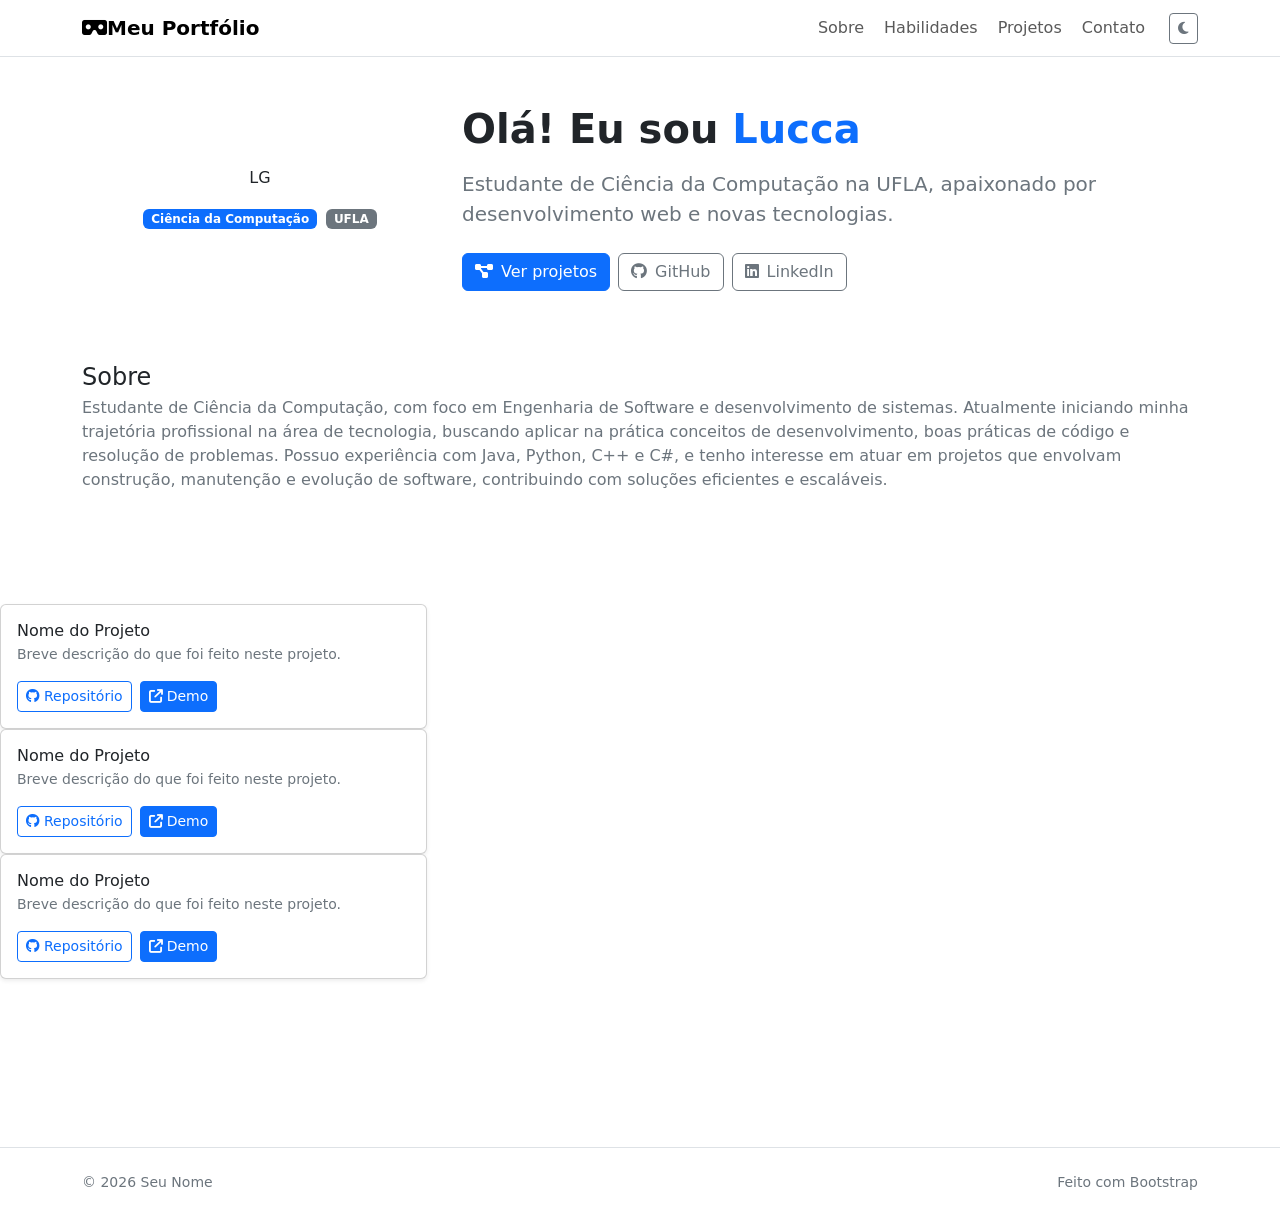
==== bootstrap/index.html @ 649eb189 "feature: html do bootstrap" ====
<!doctype html>
<html lang="pt-BR" data-bs-theme="light">
  <!-- data-bs-theme controla claro/escuro -->
  <head>
    <meta charset="utf-8" />
    <meta name="viewport" content="width=device-width, initial-scale=1.0" />
    <title>Seu Nome | Página Pessoal</title>

    <!-- Bootstrap 5.3 -->
    <link
      href="https://cdn.jsdelivr.net/npm/bootstrap@5.3.3/dist/css/bootstrap.min.css"
      rel="stylesheet"
    />
    <!-- Font Awesome (ícones) -->
    <link
      rel="stylesheet"
      href="https://cdnjs.cloudflare.com/ajax/libs/font-awesome/6.5.0/css/all.min.css"
    />
    <!-- CSS personalizado (sempre DEPOIS do Bootstrap) -->
    <link rel="stylesheet" href="assets/css/styles.css" />
  </head>
  <body class="bg-body">
    <!-- NAVBAR -->
    <nav class="navbar navbar-expand-lg border-bottom bg-body sticky-top">
      <div class="container">
        <a class="navbar-brand fw-semibold" href="#top">
          <i class="fa-solid fa-vr-cardboard"></i>Meu Portfólio
        </a>

        <!-- Botão hamburguer (mobile) -->
        <button
          class="navbar-toggler"
          type="button"
          data-bs-toggle="collapse"
          data-bs-target="#navContent"
        >
          <span class="navbar-toggler-icon"></span>
        </button>

        <div class="collapse navbar-collapse" id="navContent">
          <ul class="navbar-nav ms-auto gap-lg-1">
            <li class="nav-item">
              <a class="nav-link" href="#sobre">Sobre</a>
            </li>
            <li class="nav-item">
              <a class="nav-link" href="#habilidades">Habilidades</a>
            </li>
            <li class="nav-item">
              <a class="nav-link" href="#projetos">Projetos</a>
            </li>
            <li class="nav-item">
              <a class="nav-link" href="#contato">Contato</a>
            </li>
          </ul>

          <!-- Botão Toggle de Tema -->
          <div class="ms-lg-3 d-flex align-items-center gap-2 py-2 py-lg-0">
            <button
              id="themeToggle"
              class="btn btn-outline-secondary btn-sm"
              type="button"
            >
              <i class="fa-solid fa-moon"></i>
            </button>
          </div>
        </div>
      </div>
    </nav>

    <header id="top" class="py-5">
      <div class="container">
        <div class="row align-items-center g-4">
          <!-- Coluna do avatar -->
          <div class="col-12 col-lg-4 text-center">
            <!-- Avatar SVG com iniciais – sem necessidade de imagem -->
            <div class="avatar-initials mx-auto">LG</div>
            <div class="mt-3">
              <span class="badge text-bg-primary me-1"
                >Ciência da Computação</span
              >
              <span class="badge text-bg-secondary">UFLA</span>
            </div>
          </div>

          <!-- Coluna do texto -->
          <div class="col-12 col-lg-8">
            <h1 class="display-6 fw-semibold mb-3">
              Olá! Eu sou <span class="text-primary">Lucca</span>
            </h1>
            <p class="lead text-secondary mb-4">
              Estudante de Ciência da Computação na UFLA, apaixonado por
              desenvolvimento web e novas tecnologias.
            </p>
            <div class="d-flex flex-wrap gap-2">
              <a class="btn btn-primary" href="#projetos">
                <i class="fa-solid fa-diagram-project me-2"></i>Ver projetos
              </a>
              <a
                class="btn btn-outline-secondary"
                href="https://github.com/tmura-lu"
                target="_blank"
              >
                <i class="fa-brands fa-github me-2"></i>GitHub
              </a>
              <a
                class="btn btn-outline-secondary"
                href="https://linkedin.com/in/lucca-guedes-batistela-471675290/"
                target="_blank"
              >
                <i class="fa-brands fa-linkedin me-2"></i>LinkedIn
              </a>
            </div>
          </div>
        </div>
      </div>
    </header>
    <main class="pb-5">
      <!-- Seção: Sobre -->
      <section id="sobre" class="py-4">
        <div class="container">
          <h2 class="h4 mb-1">Sobre</h2>
          <p class="text-secondary mb-3">
            Estudante de Ciência da Computação, com foco em Engenharia de
            Software e desenvolvimento de sistemas. Atualmente iniciando minha
            trajetória profissional na área de tecnologia, buscando aplicar na
            prática conceitos de desenvolvimento, boas práticas de código e
            resolução de problemas. Possuo experiência com Java, Python, C++ e
            C#, e tenho interesse em atuar em projetos que envolvam construção,
            manutenção e evolução de software, contribuindo com soluções
            eficientes e escaláveis.
          </p>
          <!-- cards com seu texto aqui -->
        </div>
      </section>

      <!-- Seção: Habilidades -->
      <section id="habilidades" class="py-4">
        <!-- ... -->
      </section>

      <!-- Seção: Projetos -->
      <section id="projetos" class="py-4">
        <div class="col-12 col-md-6 col-lg-4">
          <div class="card shadow-sm h-100">
            <div class="card-body d-flex flex-column">
              <h3 class="h6 mb-1">Nome do Projeto</h3>
              <p class="text-secondary small">
                Breve descrição do que foi feito neste projeto.
              </p>
              <!-- Empurra os botões para o fim do card -->
              <div class="mt-auto d-flex gap-2">
                <a
                  class="btn btn-sm btn-outline-primary"
                  href="https://github.com/..."
                  target="_blank"
                >
                  <i class="fa-brands fa-github me-1"></i>Repositório
                </a>
                <a
                  class="btn btn-sm btn-primary"
                  href="https://..."
                  target="_blank"
                >
                  <i class="fa-solid fa-arrow-up-right-from-square me-1"></i
                  >Demo
                </a>
              </div>
            </div>
          </div>
        </div>
        <div class="col-12 col-md-6 col-lg-4">
          <div class="card shadow-sm h-100">
            <div class="card-body d-flex flex-column">
              <h3 class="h6 mb-1">Nome do Projeto</h3>
              <p class="text-secondary small">
                Breve descrição do que foi feito neste projeto.
              </p>
              <!-- Empurra os botões para o fim do card -->
              <div class="mt-auto d-flex gap-2">
                <a
                  class="btn btn-sm btn-outline-primary"
                  href="https://github.com/..."
                  target="_blank"
                >
                  <i class="fa-brands fa-github me-1"></i>Repositório
                </a>
                <a
                  class="btn btn-sm btn-primary"
                  href="https://..."
                  target="_blank"
                >
                  <i class="fa-solid fa-arrow-up-right-from-square me-1"></i
                  >Demo
                </a>
              </div>
            </div>
          </div>
        </div>
        <div class="col-12 col-md-6 col-lg-4">
          <div class="card shadow-sm h-100">
            <div class="card-body d-flex flex-column">
              <h3 class="h6 mb-1">Nome do Projeto</h3>
              <p class="text-secondary small">
                Breve descrição do que foi feito neste projeto.
              </p>
              <!-- Empurra os botões para o fim do card -->
              <div class="mt-auto d-flex gap-2">
                <a
                  class="btn btn-sm btn-outline-primary"
                  href="https://github.com/..."
                  target="_blank"
                >
                  <i class="fa-brands fa-github me-1"></i>Repositório
                </a>
                <a
                  class="btn btn-sm btn-primary"
                  href="https://..."
                  target="_blank"
                >
                  <i class="fa-solid fa-arrow-up-right-from-square me-1"></i
                  >Demo
                </a>
              </div>
            </div>
          </div>
        </div>
      </section>

      <!-- Seção: Interesses -->
      <section id="interesses" class="py-4">
        <!-- ... -->
      </section>

      <!-- Seção: Contato -->
      <section id="contato" class="py-4">
        <!-- ... -->
      </section>
    </main>

    <!-- Rodapé -->
    <footer class="border-top py-4">
      <div class="container d-flex justify-content-between">
        <small class="text-secondary">© 2026 Seu Nome</small>
        <small class="text-secondary">Feito com Bootstrap</small>
      </div>
    </footer>

    <!-- Bootstrap JS (necessário para navbar colapsável) -->
    <script src="https://cdn.jsdelivr.net/npm/bootstrap@5.3.3/dist/js/bootstrap.bundle.min.js"></script>
    <!-- JS personalizado (sempre DEPOIS do Bootstrap JS) -->
    <script src="assets/js/script.js"></script>
  </body>
</html>
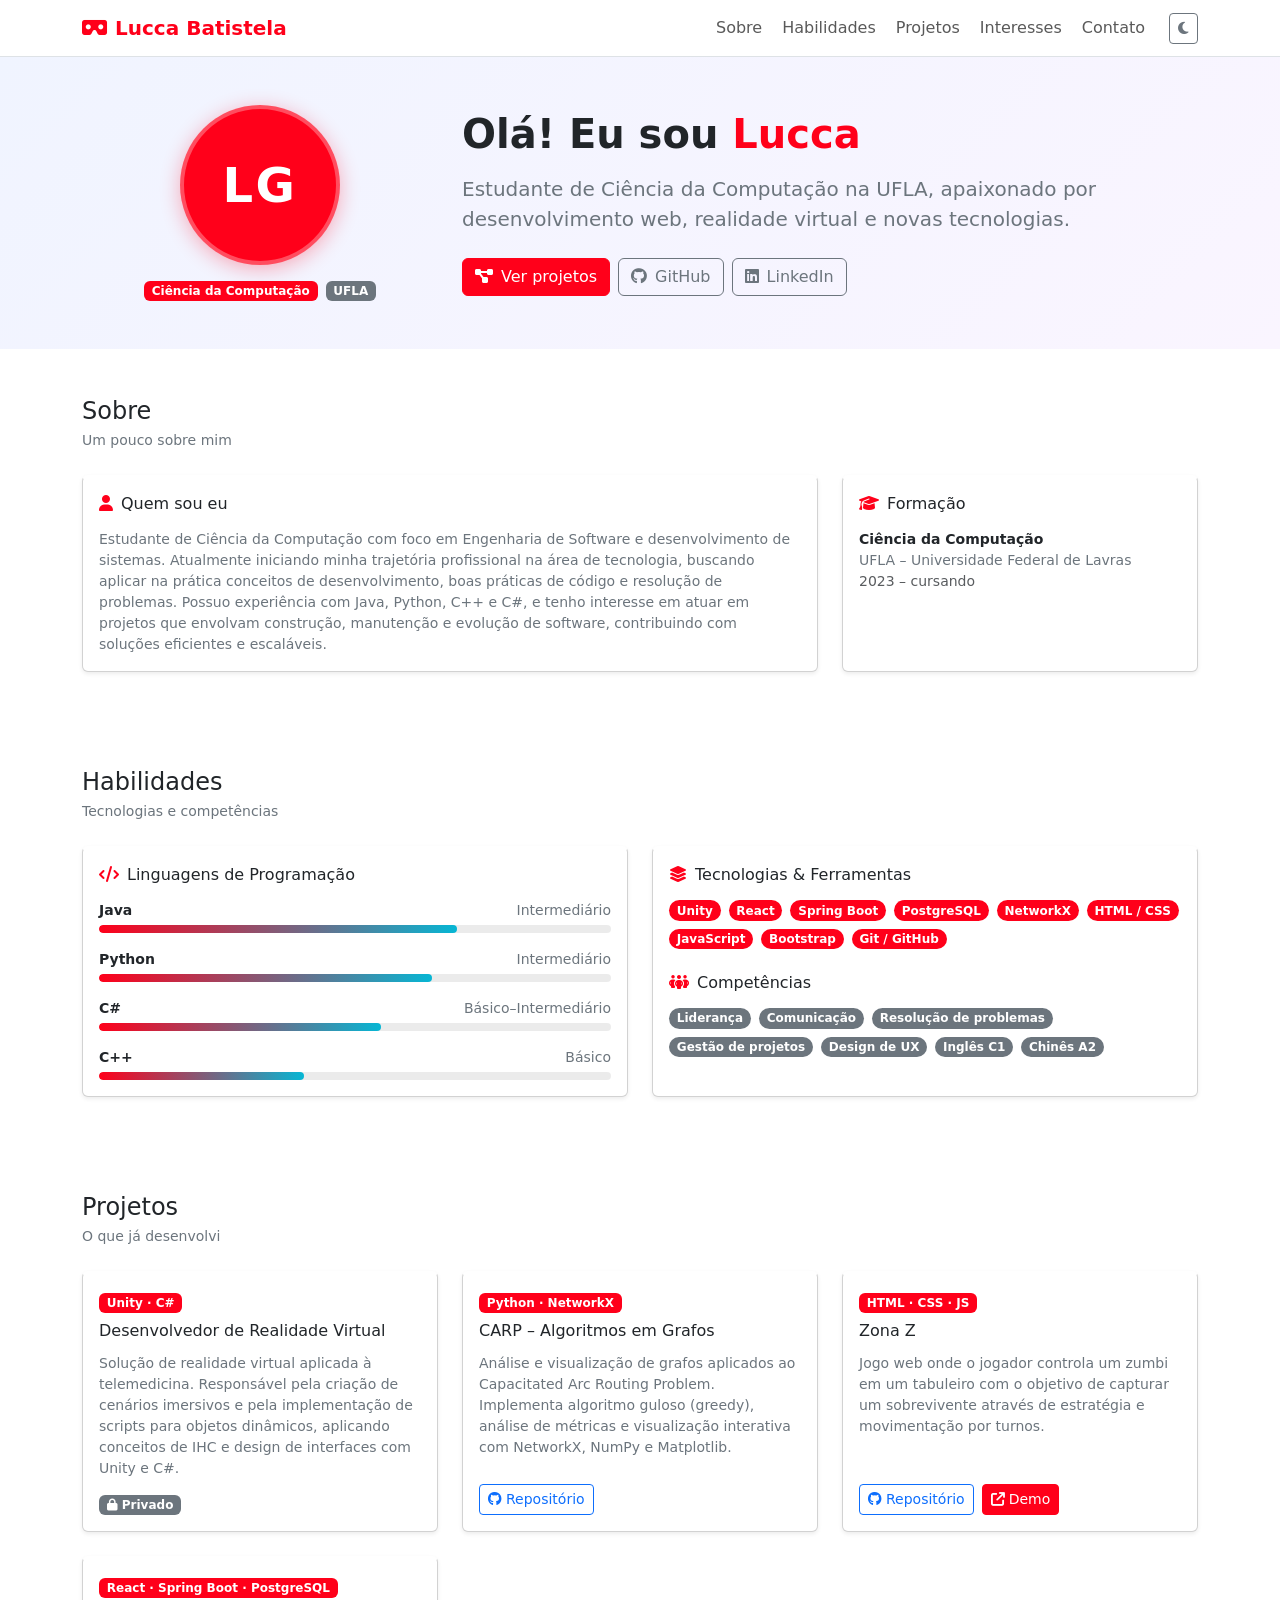
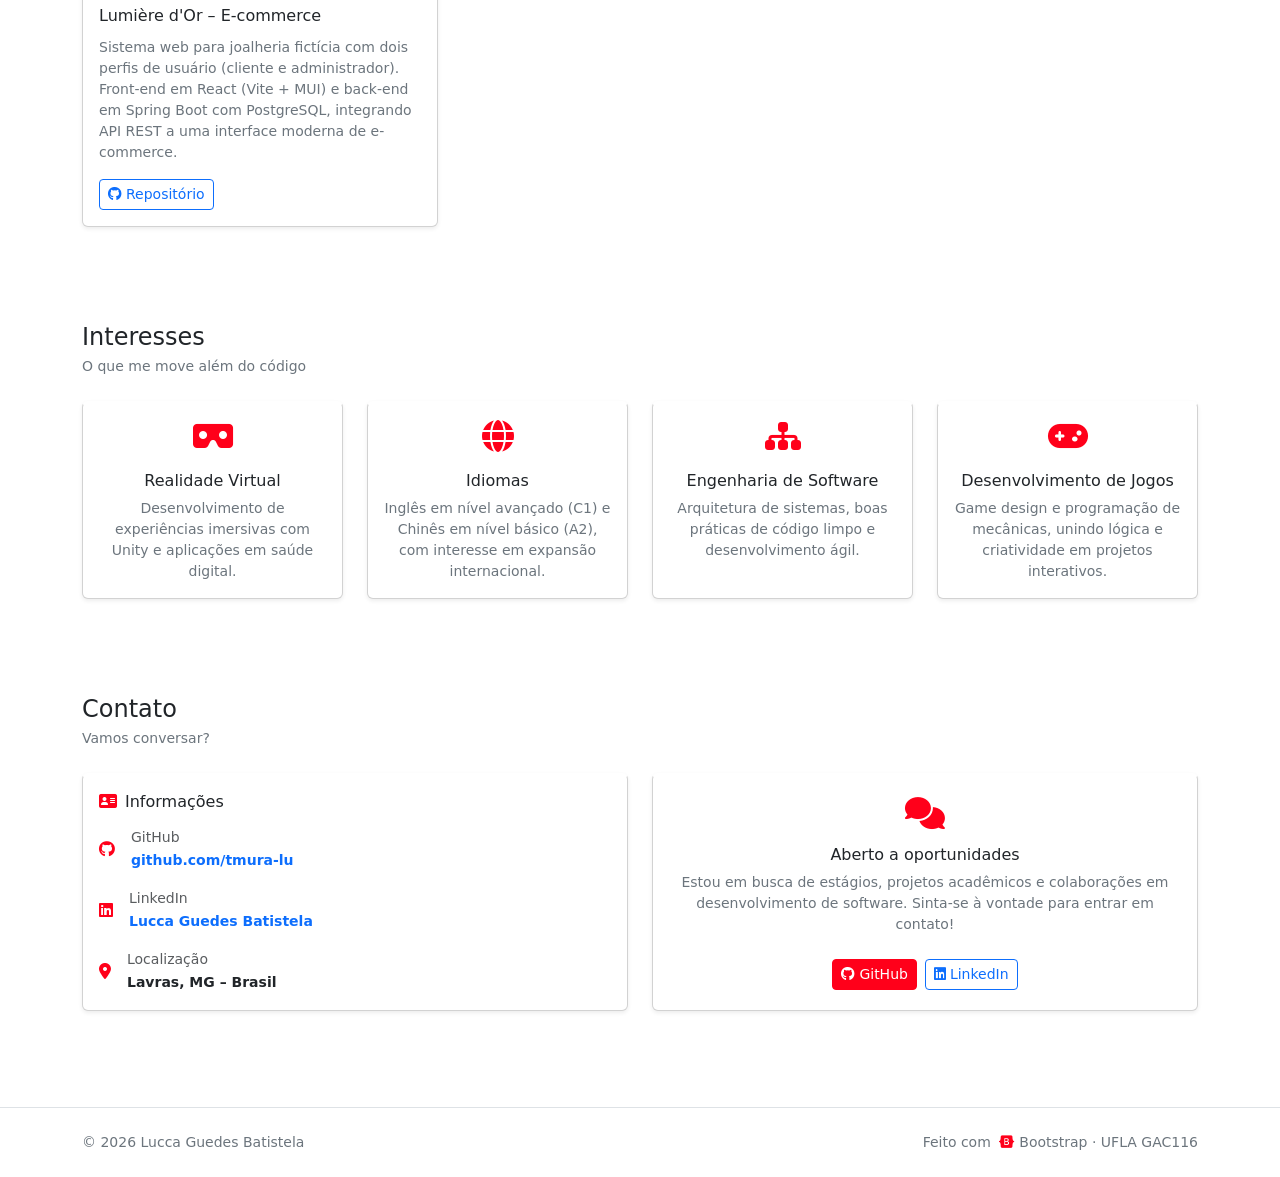
==== commit 1b59f8af: "feature: reorganização e preenchimento do html do bootstrap" ====
--- a/bootstrap/index.html
+++ b/bootstrap/index.html
@@ -1,38 +1,36 @@
 <!doctype html>
 <html lang="pt-BR" data-bs-theme="light">
-  <!-- data-bs-theme controla claro/escuro -->
   <head>
     <meta charset="utf-8" />
     <meta name="viewport" content="width=device-width, initial-scale=1.0" />
-    <title>Seu Nome | Página Pessoal</title>
-
-    <!-- Bootstrap 5.3 -->
+    <title>Lucca Guedes Batistela | Página Pessoal</title>
+
     <link
       href="https://cdn.jsdelivr.net/npm/bootstrap@5.3.3/dist/css/bootstrap.min.css"
       rel="stylesheet"
     />
-    <!-- Font Awesome (ícones) -->
     <link
       rel="stylesheet"
       href="https://cdnjs.cloudflare.com/ajax/libs/font-awesome/6.5.0/css/all.min.css"
     />
-    <!-- CSS personalizado (sempre DEPOIS do Bootstrap) -->
     <link rel="stylesheet" href="assets/css/styles.css" />
   </head>
   <body class="bg-body">
-    <!-- NAVBAR -->
+    <!-- ========== NAVBAR ========== -->
     <nav class="navbar navbar-expand-lg border-bottom bg-body sticky-top">
       <div class="container">
         <a class="navbar-brand fw-semibold" href="#top">
-          <i class="fa-solid fa-vr-cardboard"></i>Meu Portfólio
+          <i class="fa-solid fa-vr-cardboard me-2"></i>Lucca Batistela
         </a>
 
-        <!-- Botão hamburguer (mobile) -->
         <button
           class="navbar-toggler"
           type="button"
           data-bs-toggle="collapse"
           data-bs-target="#navContent"
+          aria-controls="navContent"
+          aria-expanded="false"
+          aria-label="Abrir menu"
         >
           <span class="navbar-toggler-icon"></span>
         </button>
@@ -49,16 +47,19 @@
               <a class="nav-link" href="#projetos">Projetos</a>
             </li>
             <li class="nav-item">
+              <a class="nav-link" href="#interesses">Interesses</a>
+            </li>
+            <li class="nav-item">
               <a class="nav-link" href="#contato">Contato</a>
             </li>
           </ul>
 
-          <!-- Botão Toggle de Tema -->
-          <div class="ms-lg-3 d-flex align-items-center gap-2 py-2 py-lg-0">
+          <div class="ms-lg-3 d-flex align-items-center py-2 py-lg-0">
             <button
               id="themeToggle"
               class="btn btn-outline-secondary btn-sm"
               type="button"
+              aria-label="Alternar tema"
             >
               <i class="fa-solid fa-moon"></i>
             </button>
@@ -67,29 +68,27 @@
       </div>
     </nav>
 
+    <!-- ========== HEADER ========== -->
     <header id="top" class="py-5">
       <div class="container">
         <div class="row align-items-center g-4">
-          <!-- Coluna do avatar -->
+          <!-- Avatar com iniciais -->
           <div class="col-12 col-lg-4 text-center">
-            <!-- Avatar SVG com iniciais – sem necessidade de imagem -->
             <div class="avatar-initials mx-auto">LG</div>
-            <div class="mt-3">
-              <span class="badge text-bg-primary me-1"
-                >Ciência da Computação</span
-              >
+            <div class="mt-3 d-flex flex-wrap gap-2 justify-content-center">
+              <span class="badge text-bg-primary">Ciência da Computação</span>
               <span class="badge text-bg-secondary">UFLA</span>
             </div>
           </div>
 
-          <!-- Coluna do texto -->
+          <!-- Texto de apresentação -->
           <div class="col-12 col-lg-8">
             <h1 class="display-6 fw-semibold mb-3">
               Olá! Eu sou <span class="text-primary">Lucca</span>
             </h1>
             <p class="lead text-secondary mb-4">
               Estudante de Ciência da Computação na UFLA, apaixonado por
-              desenvolvimento web e novas tecnologias.
+              desenvolvimento web, realidade virtual e novas tecnologias.
             </p>
             <div class="d-flex flex-wrap gap-2">
               <a class="btn btn-primary" href="#projetos">
@@ -99,6 +98,7 @@
                 class="btn btn-outline-secondary"
                 href="https://github.com/tmura-lu"
                 target="_blank"
+                rel="noopener"
               >
                 <i class="fa-brands fa-github me-2"></i>GitHub
               </a>
@@ -106,6 +106,7 @@
                 class="btn btn-outline-secondary"
                 href="https://linkedin.com/in/lucca-guedes-batistela-471675290/"
                 target="_blank"
+                rel="noopener"
               >
                 <i class="fa-brands fa-linkedin me-2"></i>LinkedIn
               </a>
@@ -114,140 +115,510 @@
         </div>
       </div>
     </header>
+
     <main class="pb-5">
-      <!-- Seção: Sobre -->
-      <section id="sobre" class="py-4">
+      <!-- ── Sobre ─────────────────────────────── -->
+      <section id="sobre" class="py-5">
         <div class="container">
           <h2 class="h4 mb-1">Sobre</h2>
-          <p class="text-secondary mb-3">
-            Estudante de Ciência da Computação, com foco em Engenharia de
-            Software e desenvolvimento de sistemas. Atualmente iniciando minha
-            trajetória profissional na área de tecnologia, buscando aplicar na
-            prática conceitos de desenvolvimento, boas práticas de código e
-            resolução de problemas. Possuo experiência com Java, Python, C++ e
-            C#, e tenho interesse em atuar em projetos que envolvam construção,
-            manutenção e evolução de software, contribuindo com soluções
-            eficientes e escaláveis.
-          </p>
-          <!-- cards com seu texto aqui -->
+          <p class="text-secondary small mb-4">Um pouco sobre mim</p>
+
+          <div class="row g-4">
+            <div class="col-12 col-md-8">
+              <div class="card h-100 shadow-sm">
+                <div class="card-body">
+                  <h3 class="h6 mb-3">
+                    <i class="fa-solid fa-user me-2 text-primary"></i>Quem sou
+                    eu
+                  </h3>
+                  <p class="text-secondary small mb-0">
+                    Estudante de Ciência da Computação com foco em Engenharia de
+                    Software e desenvolvimento de sistemas. Atualmente iniciando
+                    minha trajetória profissional na área de tecnologia,
+                    buscando aplicar na prática conceitos de desenvolvimento,
+                    boas práticas de código e resolução de problemas. Possuo
+                    experiência com Java, Python, C++ e C#, e tenho interesse em
+                    atuar em projetos que envolvam construção, manutenção e
+                    evolução de software, contribuindo com soluções eficientes e
+                    escaláveis.
+                  </p>
+                </div>
+              </div>
+            </div>
+
+            <div class="col-12 col-md-4">
+              <div class="card h-100 shadow-sm">
+                <div class="card-body">
+                  <h3 class="h6 mb-3">
+                    <i class="fa-solid fa-graduation-cap me-2 text-primary"></i
+                    >Formação
+                  </h3>
+                  <ul class="list-unstyled text-secondary small mb-0">
+                    <li class="mb-2">
+                      <strong class="text-body">Ciência da Computação</strong
+                      ><br />
+                      UFLA – Universidade Federal de Lavras<br />
+                      <span class="text-muted">2023 – cursando</span>
+                    </li>
+                  </ul>
+                </div>
+              </div>
+            </div>
+          </div>
         </div>
       </section>
 
-      <!-- Seção: Habilidades -->
-      <section id="habilidades" class="py-4">
-        <!-- ... -->
-      </section>
-
-      <!-- Seção: Projetos -->
-      <section id="projetos" class="py-4">
-        <div class="col-12 col-md-6 col-lg-4">
-          <div class="card shadow-sm h-100">
-            <div class="card-body d-flex flex-column">
-              <h3 class="h6 mb-1">Nome do Projeto</h3>
-              <p class="text-secondary small">
-                Breve descrição do que foi feito neste projeto.
-              </p>
-              <!-- Empurra os botões para o fim do card -->
-              <div class="mt-auto d-flex gap-2">
-                <a
-                  class="btn btn-sm btn-outline-primary"
-                  href="https://github.com/..."
-                  target="_blank"
-                >
-                  <i class="fa-brands fa-github me-1"></i>Repositório
-                </a>
-                <a
-                  class="btn btn-sm btn-primary"
-                  href="https://..."
-                  target="_blank"
-                >
-                  <i class="fa-solid fa-arrow-up-right-from-square me-1"></i
-                  >Demo
-                </a>
-              </div>
-            </div>
-          </div>
-        </div>
-        <div class="col-12 col-md-6 col-lg-4">
-          <div class="card shadow-sm h-100">
-            <div class="card-body d-flex flex-column">
-              <h3 class="h6 mb-1">Nome do Projeto</h3>
-              <p class="text-secondary small">
-                Breve descrição do que foi feito neste projeto.
-              </p>
-              <!-- Empurra os botões para o fim do card -->
-              <div class="mt-auto d-flex gap-2">
-                <a
-                  class="btn btn-sm btn-outline-primary"
-                  href="https://github.com/..."
-                  target="_blank"
-                >
-                  <i class="fa-brands fa-github me-1"></i>Repositório
-                </a>
-                <a
-                  class="btn btn-sm btn-primary"
-                  href="https://..."
-                  target="_blank"
-                >
-                  <i class="fa-solid fa-arrow-up-right-from-square me-1"></i
-                  >Demo
-                </a>
-              </div>
-            </div>
-          </div>
-        </div>
-        <div class="col-12 col-md-6 col-lg-4">
-          <div class="card shadow-sm h-100">
-            <div class="card-body d-flex flex-column">
-              <h3 class="h6 mb-1">Nome do Projeto</h3>
-              <p class="text-secondary small">
-                Breve descrição do que foi feito neste projeto.
-              </p>
-              <!-- Empurra os botões para o fim do card -->
-              <div class="mt-auto d-flex gap-2">
-                <a
-                  class="btn btn-sm btn-outline-primary"
-                  href="https://github.com/..."
-                  target="_blank"
-                >
-                  <i class="fa-brands fa-github me-1"></i>Repositório
-                </a>
-                <a
-                  class="btn btn-sm btn-primary"
-                  href="https://..."
-                  target="_blank"
-                >
-                  <i class="fa-solid fa-arrow-up-right-from-square me-1"></i
-                  >Demo
-                </a>
+      <!-- ── Habilidades ────────────────────────── -->
+      <section id="habilidades" class="py-5">
+        <div class="container">
+          <h2 class="h4 mb-1">Habilidades</h2>
+          <p class="text-secondary small mb-4">Tecnologias e competências</p>
+
+          <div class="row g-4">
+            <!-- Linguagens -->
+            <div class="col-12 col-md-6">
+              <div class="card h-100 shadow-sm">
+                <div class="card-body">
+                  <h3 class="h6 mb-3">
+                    <i class="fa-solid fa-code me-2 text-primary"></i>Linguagens
+                    de Programação
+                  </h3>
+
+                  <div class="mb-3">
+                    <div class="d-flex justify-content-between mb-1">
+                      <small class="fw-semibold">Java</small>
+                      <small class="text-secondary">Intermediário</small>
+                    </div>
+                    <div class="progress">
+                      <div class="progress-bar" style="width: 70%"></div>
+                    </div>
+                  </div>
+
+                  <div class="mb-3">
+                    <div class="d-flex justify-content-between mb-1">
+                      <small class="fw-semibold">Python</small>
+                      <small class="text-secondary">Intermediário</small>
+                    </div>
+                    <div class="progress">
+                      <div class="progress-bar" style="width: 65%"></div>
+                    </div>
+                  </div>
+
+                  <div class="mb-3">
+                    <div class="d-flex justify-content-between mb-1">
+                      <small class="fw-semibold">C#</small>
+                      <small class="text-secondary">Básico–Intermediário</small>
+                    </div>
+                    <div class="progress">
+                      <div class="progress-bar" style="width: 55%"></div>
+                    </div>
+                  </div>
+
+                  <div class="mb-0">
+                    <div class="d-flex justify-content-between mb-1">
+                      <small class="fw-semibold">C++</small>
+                      <small class="text-secondary">Básico</small>
+                    </div>
+                    <div class="progress">
+                      <div class="progress-bar" style="width: 40%"></div>
+                    </div>
+                  </div>
+                </div>
+              </div>
+            </div>
+
+            <!-- Tecnologias e Soft Skills -->
+            <div class="col-12 col-md-6">
+              <div class="card h-100 shadow-sm">
+                <div class="card-body">
+                  <h3 class="h6 mb-3">
+                    <i class="fa-solid fa-layer-group me-2 text-primary"></i
+                    >Tecnologias &amp; Ferramentas
+                  </h3>
+                  <div class="d-flex flex-wrap gap-2 mb-4">
+                    <span class="badge rounded-pill text-bg-primary"
+                      >Unity</span
+                    >
+                    <span class="badge rounded-pill text-bg-primary"
+                      >React</span
+                    >
+                    <span class="badge rounded-pill text-bg-primary"
+                      >Spring Boot</span
+                    >
+                    <span class="badge rounded-pill text-bg-primary"
+                      >PostgreSQL</span
+                    >
+                    <span class="badge rounded-pill text-bg-primary"
+                      >NetworkX</span
+                    >
+                    <span class="badge rounded-pill text-bg-primary"
+                      >HTML / CSS</span
+                    >
+                    <span class="badge rounded-pill text-bg-primary"
+                      >JavaScript</span
+                    >
+                    <span class="badge rounded-pill text-bg-primary"
+                      >Bootstrap</span
+                    >
+                    <span class="badge rounded-pill text-bg-primary"
+                      >Git / GitHub</span
+                    >
+                  </div>
+
+                  <h3 class="h6 mb-3">
+                    <i class="fa-solid fa-people-group me-2 text-primary"></i
+                    >Competências
+                  </h3>
+                  <div class="d-flex flex-wrap gap-2">
+                    <span class="badge rounded-pill text-bg-secondary"
+                      >Liderança</span
+                    >
+                    <span class="badge rounded-pill text-bg-secondary"
+                      >Comunicação</span
+                    >
+                    <span class="badge rounded-pill text-bg-secondary"
+                      >Resolução de problemas</span
+                    >
+                    <span class="badge rounded-pill text-bg-secondary"
+                      >Gestão de projetos</span
+                    >
+                    <span class="badge rounded-pill text-bg-secondary"
+                      >Design de UX</span
+                    >
+                    <span class="badge rounded-pill text-bg-secondary"
+                      >Inglês C1</span
+                    >
+                    <span class="badge rounded-pill text-bg-secondary"
+                      >Chinês A2</span
+                    >
+                  </div>
+                </div>
               </div>
             </div>
           </div>
         </div>
       </section>
 
-      <!-- Seção: Interesses -->
-      <section id="interesses" class="py-4">
-        <!-- ... -->
+      <!-- ── Projetos ────────────────────────────── -->
+      <section id="projetos" class="py-5">
+        <div class="container">
+          <h2 class="h4 mb-1">Projetos</h2>
+          <p class="text-secondary small mb-4">O que já desenvolvi</p>
+
+          <div class="row g-4">
+            <!-- Projeto 1: VR Telemedicina -->
+            <div class="col-12 col-md-6 col-lg-4">
+              <div class="card shadow-sm h-100">
+                <div class="card-body d-flex flex-column">
+                  <div class="mb-2">
+                    <span class="badge text-bg-primary mb-2">Unity · C#</span>
+                    <h3 class="h6 mb-1">Desenvolvedor de Realidade Virtual</h3>
+                  </div>
+                  <p class="text-secondary small">
+                    Solução de realidade virtual aplicada à telemedicina.
+                    Responsável pela criação de cenários imersivos e pela
+                    implementação de scripts para objetos dinâmicos, aplicando
+                    conceitos de IHC e design de interfaces com Unity e C#.
+                  </p>
+                  <div class="mt-auto d-flex gap-2">
+                    <span class="badge text-bg-secondary align-self-center">
+                      <i class="fa-solid fa-lock me-1"></i>Privado
+                    </span>
+                  </div>
+                </div>
+              </div>
+            </div>
+
+            <!-- Projeto 2: CARP -->
+            <div class="col-12 col-md-6 col-lg-4">
+              <div class="card shadow-sm h-100">
+                <div class="card-body d-flex flex-column">
+                  <div class="mb-2">
+                    <span class="badge text-bg-primary mb-2"
+                      >Python · NetworkX</span
+                    >
+                    <h3 class="h6 mb-1">CARP – Algoritmos em Grafos</h3>
+                  </div>
+                  <p class="text-secondary small">
+                    Análise e visualização de grafos aplicados ao Capacitated
+                    Arc Routing Problem. Implementa algoritmo guloso (greedy),
+                    análise de métricas e visualização interativa com NetworkX,
+                    NumPy e Matplotlib.
+                  </p>
+                  <div class="mt-auto d-flex gap-2">
+                    <a
+                      class="btn btn-sm btn-outline-primary"
+                      href="https://github.com/tmura-lu/projeto_carp_grafos"
+                      target="_blank"
+                      rel="noopener"
+                    >
+                      <i class="fa-brands fa-github me-1"></i>Repositório
+                    </a>
+                  </div>
+                </div>
+              </div>
+            </div>
+
+            <!-- Projeto 3: Zona Z -->
+            <div class="col-12 col-md-6 col-lg-4">
+              <div class="card shadow-sm h-100">
+                <div class="card-body d-flex flex-column">
+                  <div class="mb-2">
+                    <span class="badge text-bg-primary mb-2"
+                      >HTML · CSS · JS</span
+                    >
+                    <h3 class="h6 mb-1">Zona Z</h3>
+                  </div>
+                  <p class="text-secondary small">
+                    Jogo web onde o jogador controla um zumbi em um tabuleiro
+                    com o objetivo de capturar um sobrevivente através de
+                    estratégia e movimentação por turnos.
+                  </p>
+                  <div class="mt-auto d-flex gap-2">
+                    <a
+                      class="btn btn-sm btn-outline-primary"
+                      href="https://github.com/tmura-lu/zona_z"
+                      target="_blank"
+                      rel="noopener"
+                    >
+                      <i class="fa-brands fa-github me-1"></i>Repositório
+                    </a>
+                    <a
+                      class="btn btn-sm btn-primary"
+                      href="https://tmura-lu.github.io/zona_z/"
+                      target="_blank"
+                      rel="noopener"
+                    >
+                      <i class="fa-solid fa-arrow-up-right-from-square me-1"></i
+                      >Demo
+                    </a>
+                  </div>
+                </div>
+              </div>
+            </div>
+
+            <!-- Projeto 4: Lumière d'Or -->
+            <div class="col-12 col-md-6 col-lg-4">
+              <div class="card shadow-sm h-100">
+                <div class="card-body d-flex flex-column">
+                  <div class="mb-2">
+                    <span class="badge text-bg-primary mb-2"
+                      >React · Spring Boot · PostgreSQL</span
+                    >
+                    <h3 class="h6 mb-1">Lumière d'Or – E-commerce</h3>
+                  </div>
+                  <p class="text-secondary small">
+                    Sistema web para joalheria fictícia com dois perfis de
+                    usuário (cliente e administrador). Front-end em React (Vite
+                    + MUI) e back-end em Spring Boot com PostgreSQL, integrando
+                    API REST a uma interface moderna de e-commerce.
+                  </p>
+                  <div class="mt-auto d-flex gap-2">
+                    <a
+                      class="btn btn-sm btn-outline-primary"
+                      href="https://github.com/tmura-lu/Lumiere-dOr"
+                      target="_blank"
+                      rel="noopener"
+                    >
+                      <i class="fa-brands fa-github me-1"></i>Repositório
+                    </a>
+                  </div>
+                </div>
+              </div>
+            </div>
+          </div>
+        </div>
       </section>
 
-      <!-- Seção: Contato -->
-      <section id="contato" class="py-4">
-        <!-- ... -->
+      <!-- ── Interesses ─────────────────────────── -->
+      <section id="interesses" class="py-5">
+        <div class="container">
+          <h2 class="h4 mb-1">Interesses</h2>
+          <p class="text-secondary small mb-4">O que me move além do código</p>
+
+          <div class="row g-4">
+            <div class="col-12 col-sm-6 col-lg-3">
+              <div class="card h-100 shadow-sm text-center">
+                <div class="card-body">
+                  <div class="interest-icon mb-3">
+                    <i class="fa-solid fa-vr-cardboard fa-2x text-primary"></i>
+                  </div>
+                  <h3 class="h6 mb-2">Realidade Virtual</h3>
+                  <p class="text-secondary small mb-0">
+                    Desenvolvimento de experiências imersivas com Unity e
+                    aplicações em saúde digital.
+                  </p>
+                </div>
+              </div>
+            </div>
+
+            <div class="col-12 col-sm-6 col-lg-3">
+              <div class="card h-100 shadow-sm text-center">
+                <div class="card-body">
+                  <div class="interest-icon mb-3">
+                    <i class="fa-solid fa-globe fa-2x text-primary"></i>
+                  </div>
+                  <h3 class="h6 mb-2">Idiomas</h3>
+                  <p class="text-secondary small mb-0">
+                    Inglês em nível avançado (C1) e Chinês em nível básico (A2),
+                    com interesse em expansão internacional.
+                  </p>
+                </div>
+              </div>
+            </div>
+
+            <div class="col-12 col-sm-6 col-lg-3">
+              <div class="card h-100 shadow-sm text-center">
+                <div class="card-body">
+                  <div class="interest-icon mb-3">
+                    <i class="fa-solid fa-sitemap fa-2x text-primary"></i>
+                  </div>
+                  <h3 class="h6 mb-2">Engenharia de Software</h3>
+                  <p class="text-secondary small mb-0">
+                    Arquitetura de sistemas, boas práticas de código limpo e
+                    desenvolvimento ágil.
+                  </p>
+                </div>
+              </div>
+            </div>
+
+            <div class="col-12 col-sm-6 col-lg-3">
+              <div class="card h-100 shadow-sm text-center">
+                <div class="card-body">
+                  <div class="interest-icon mb-3">
+                    <i class="fa-solid fa-gamepad fa-2x text-primary"></i>
+                  </div>
+                  <h3 class="h6 mb-2">Desenvolvimento de Jogos</h3>
+                  <p class="text-secondary small mb-0">
+                    Game design e programação de mecânicas, unindo lógica e
+                    criatividade em projetos interativos.
+                  </p>
+                </div>
+              </div>
+            </div>
+          </div>
+        </div>
+      </section>
+
+      <!-- ── Contato ─────────────────────────────── -->
+      <section id="contato" class="py-5">
+        <div class="container">
+          <h2 class="h4 mb-1">Contato</h2>
+          <p class="text-secondary small mb-4">Vamos conversar?</p>
+
+          <div class="row g-4">
+            <div class="col-12 col-md-6">
+              <div class="card h-100 shadow-sm">
+                <div class="card-body">
+                  <h3 class="h6 mb-3">
+                    <i class="fa-solid fa-address-card me-2 text-primary"></i
+                    >Informações
+                  </h3>
+                  <ul class="list-unstyled mb-0">
+                    <li class="mb-3 d-flex align-items-center gap-3">
+                      <span class="contact-icon-wrap">
+                        <i class="fa-brands fa-github text-primary"></i>
+                      </span>
+                      <div>
+                        <small class="text-muted d-block">GitHub</small>
+                        <a
+                          href="https://github.com/tmura-lu"
+                          target="_blank"
+                          rel="noopener"
+                          class="text-decoration-none small fw-semibold"
+                        >
+                          github.com/tmura-lu
+                        </a>
+                      </div>
+                    </li>
+                    <li class="mb-3 d-flex align-items-center gap-3">
+                      <span class="contact-icon-wrap">
+                        <i class="fa-brands fa-linkedin text-primary"></i>
+                      </span>
+                      <div>
+                        <small class="text-muted d-block">LinkedIn</small>
+                        <a
+                          href="https://linkedin.com/in/lucca-guedes-batistela-471675290/"
+                          target="_blank"
+                          rel="noopener"
+                          class="text-decoration-none small fw-semibold"
+                        >
+                          Lucca Guedes Batistela
+                        </a>
+                      </div>
+                    </li>
+                    <li class="d-flex align-items-center gap-3">
+                      <span class="contact-icon-wrap">
+                        <i class="fa-solid fa-location-dot text-primary"></i>
+                      </span>
+                      <div>
+                        <small class="text-muted d-block">Localização</small>
+                        <span class="small fw-semibold"
+                          >Lavras, MG – Brasil</span
+                        >
+                      </div>
+                    </li>
+                  </ul>
+                </div>
+              </div>
+            </div>
+
+            <div class="col-12 col-md-6">
+              <div class="card h-100 shadow-sm">
+                <div
+                  class="card-body d-flex flex-column justify-content-center text-center"
+                >
+                  <i class="fa-solid fa-comments fa-2x text-primary mb-3"></i>
+                  <h3 class="h6 mb-2">Aberto a oportunidades</h3>
+                  <p class="text-secondary small mb-4">
+                    Estou em busca de estágios, projetos acadêmicos e
+                    colaborações em desenvolvimento de software. Sinta-se à
+                    vontade para entrar em contato!
+                  </p>
+                  <div class="d-flex gap-2 justify-content-center">
+                    <a
+                      href="https://github.com/tmura-lu"
+                      class="btn btn-primary btn-sm"
+                      target="_blank"
+                      rel="noopener"
+                    >
+                      <i class="fa-brands fa-github me-1"></i>GitHub
+                    </a>
+                    <a
+                      href="https://linkedin.com/in/lucca-guedes-batistela-471675290/"
+                      class="btn btn-outline-primary btn-sm"
+                      target="_blank"
+                      rel="noopener"
+                    >
+                      <i class="fa-brands fa-linkedin me-1"></i>LinkedIn
+                    </a>
+                  </div>
+                </div>
+              </div>
+            </div>
+          </div>
+        </div>
       </section>
     </main>
 
-    <!-- Rodapé -->
+    <!-- ========== RODAPÉ ========== -->
     <footer class="border-top py-4">
-      <div class="container d-flex justify-content-between">
-        <small class="text-secondary">© 2026 Seu Nome</small>
-        <small class="text-secondary">Feito com Bootstrap</small>
+      <div
+        class="container d-flex flex-wrap justify-content-between align-items-center gap-2"
+      >
+        <small class="text-secondary"
+          >© <span id="year"></span> Lucca Guedes Batistela</small
+        >
+        <small class="text-secondary"
+          >Feito com
+          <i class="fa-brands fa-bootstrap text-primary mx-1"></i>Bootstrap ·
+          UFLA GAC116</small
+        >
       </div>
     </footer>
 
-    <!-- Bootstrap JS (necessário para navbar colapsável) -->
+    <!-- Bootstrap JS -->
     <script src="https://cdn.jsdelivr.net/npm/bootstrap@5.3.3/dist/js/bootstrap.bundle.min.js"></script>
-    <!-- JS personalizado (sempre DEPOIS do Bootstrap JS) -->
     <script src="assets/js/script.js"></script>
   </body>
 </html>
--- a/bootstrap/assets/css/styles.css
+++ b/bootstrap/assets/css/styles.css
@@ -0,0 +1,129 @@
+/* ================= NAVBAR ================= */
+.navbar-brand {
+  color: #ff001a !important;
+}
+
+.nav-link:hover {
+  color: #ff001a !important;
+}
+
+/* ================= AVATAR ================= */
+.avatar-initials {
+  width: 160px;
+  height: 160px;
+  border-radius: 999px;
+  background-color: #ff001a;
+  color: #ffffff;
+  display: flex;
+  align-items: center;
+  justify-content: center;
+  font-size: 3rem;
+  font-weight: 700;
+  letter-spacing: 0.05em;
+  border: 4px solid rgba(255, 255, 255, 0.3);
+  box-shadow: 0 4px 20px rgba(255, 0, 26, 0.3);
+  user-select: none;
+  animation: pulse-ring 2.5s ease-in-out infinite;
+}
+
+/* Dark mode avatar */
+[data-bs-theme="dark"] .avatar-initials {
+  background-color: #cc0014;
+  border-color: rgba(255, 255, 255, 0.15);
+  box-shadow: 0 4px 24px rgba(255, 0, 26, 0.5);
+}
+
+/* ================= SCROLL FIX ================= */
+section,
+header {
+  scroll-margin-top: 80px;
+}
+
+/* ================= HEADER BACKGROUND ================= */
+header#top {
+  background: linear-gradient(135deg, #f0f4ff 0%, #faf5ff 100%);
+}
+
+[data-bs-theme="dark"] header#top {
+  background: linear-gradient(135deg, #1e1b4b 0%, #0f0a1e 100%);
+}
+
+/* ================= CARDS ================= */
+.card {
+  transition:
+    transform 0.25s ease,
+    box-shadow 0.25s ease;
+  border-top: 3px solid transparent;
+}
+
+.card:hover {
+  transform: translateY(-4px);
+  box-shadow: 0 10px 30px rgba(255, 0, 26, 0.15);
+  border-top-color: #ff001a;
+}
+
+/* ================= ANIMATION ================= */
+@keyframes fadeInUp {
+  from {
+    opacity: 0;
+    transform: translateY(24px);
+  }
+  to {
+    opacity: 1;
+    transform: translateY(0);
+  }
+}
+
+header#top .row {
+  animation: fadeInUp 0.7s ease forwards;
+}
+
+section .card {
+  animation: fadeInUp 0.5s ease forwards;
+}
+
+/* ================= BOOTSTRAP PRIMARY FIX ================= */
+:root,
+[data-bs-theme="light"] {
+  --bs-primary: #ff001a;
+  --bs-primary-rgb: 255, 0, 26;
+  --bs-link-color: #ff001a;
+  --bs-link-hover-color: #cc0014;
+}
+
+/* ================= BUTTONS ================= */
+.btn-primary {
+  background-color: #ff001a;
+  border-color: #ff001a;
+}
+
+.btn-primary:hover {
+  background-color: #cc0014;
+  border-color: #cc0014;
+}
+
+/* ================= PROGRESS ================= */
+.progress {
+  height: 8px;
+  border-radius: 999px;
+  background-color: rgba(0, 0, 0, 0.08);
+}
+
+.progress-bar {
+  background: linear-gradient(90deg, #ff001a, #06b6d4);
+  border-radius: 999px;
+  transition: width 1s ease;
+}
+
+/* ================= PULSE ================= */
+@keyframes pulse-ring {
+  0% {
+    box-shadow: 0 0 0 0 rgba(255, 0, 26, 0.5);
+  }
+  70% {
+    box-shadow: 0 0 0 16px rgba(255, 0, 26, 0);
+  }
+  100% {
+    box-shadow: 0 0 0 0 rgba(255, 0, 26, 0);
+  }
+}
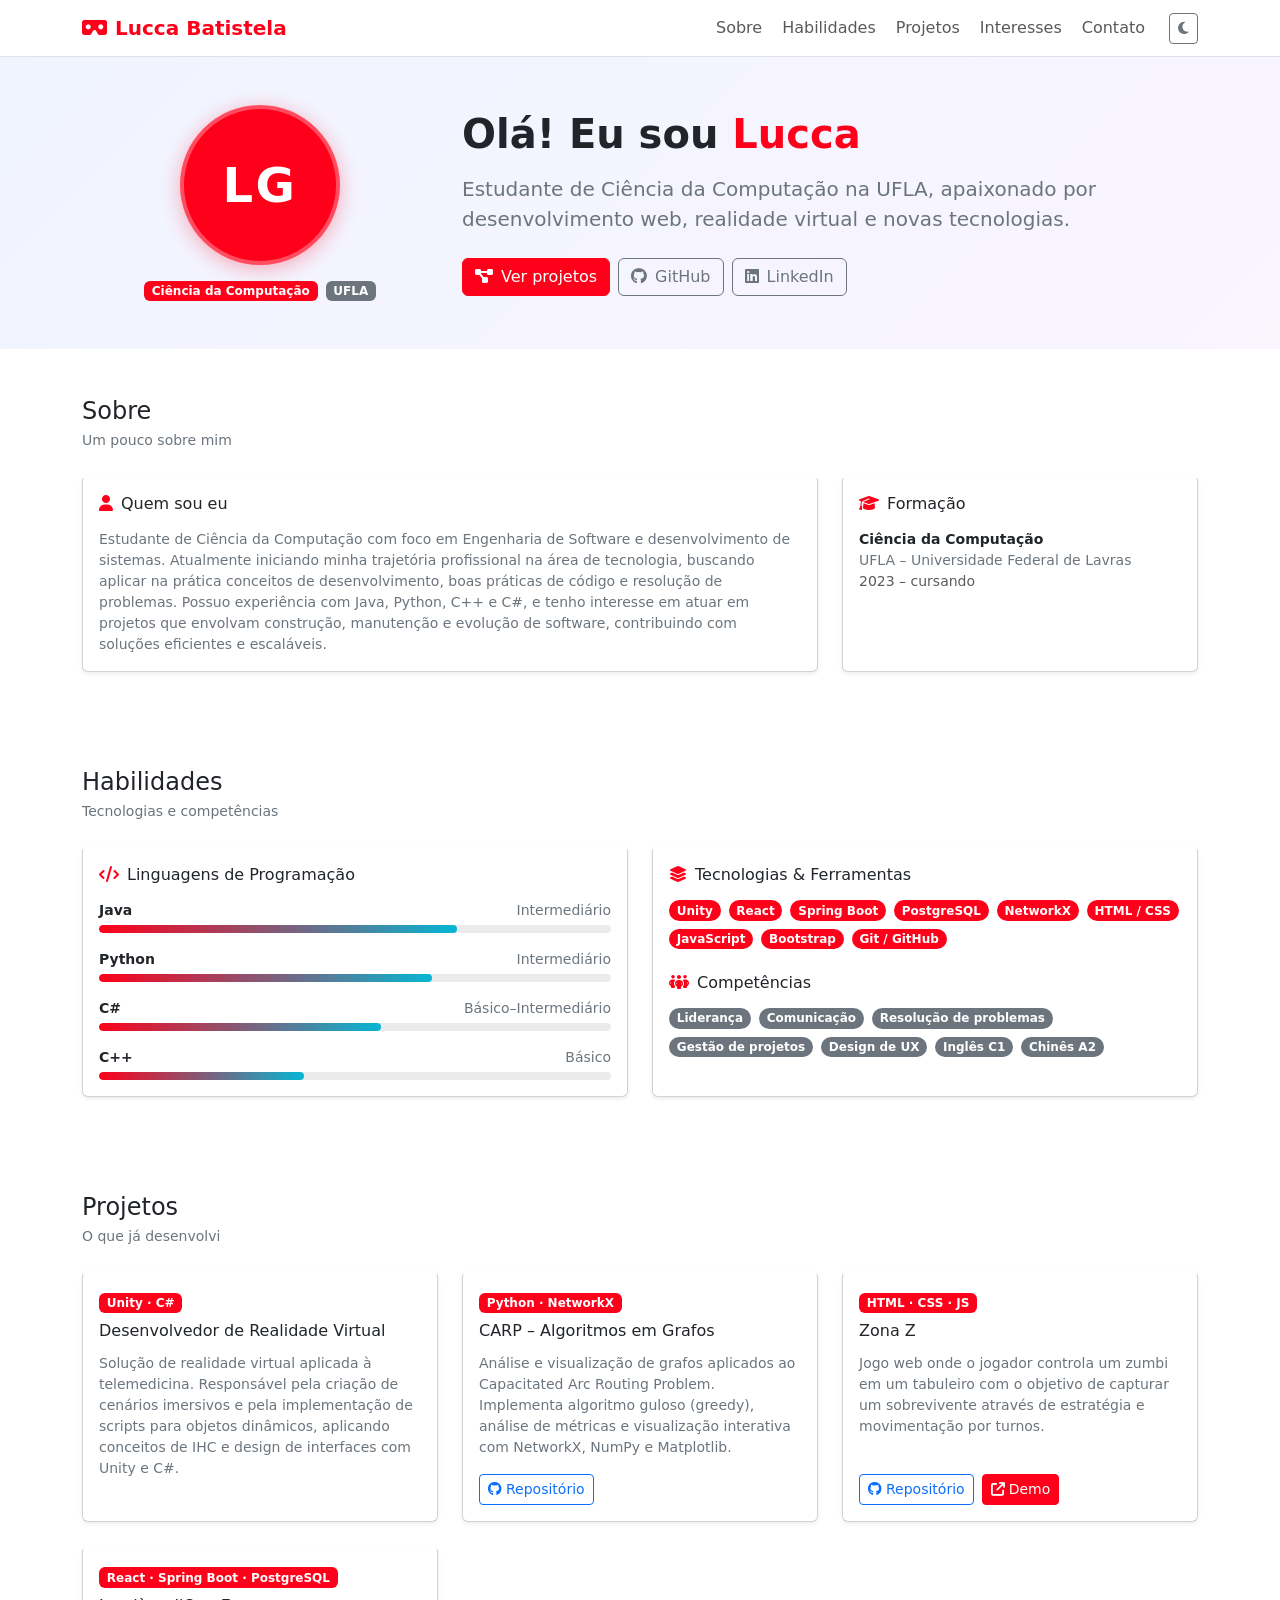
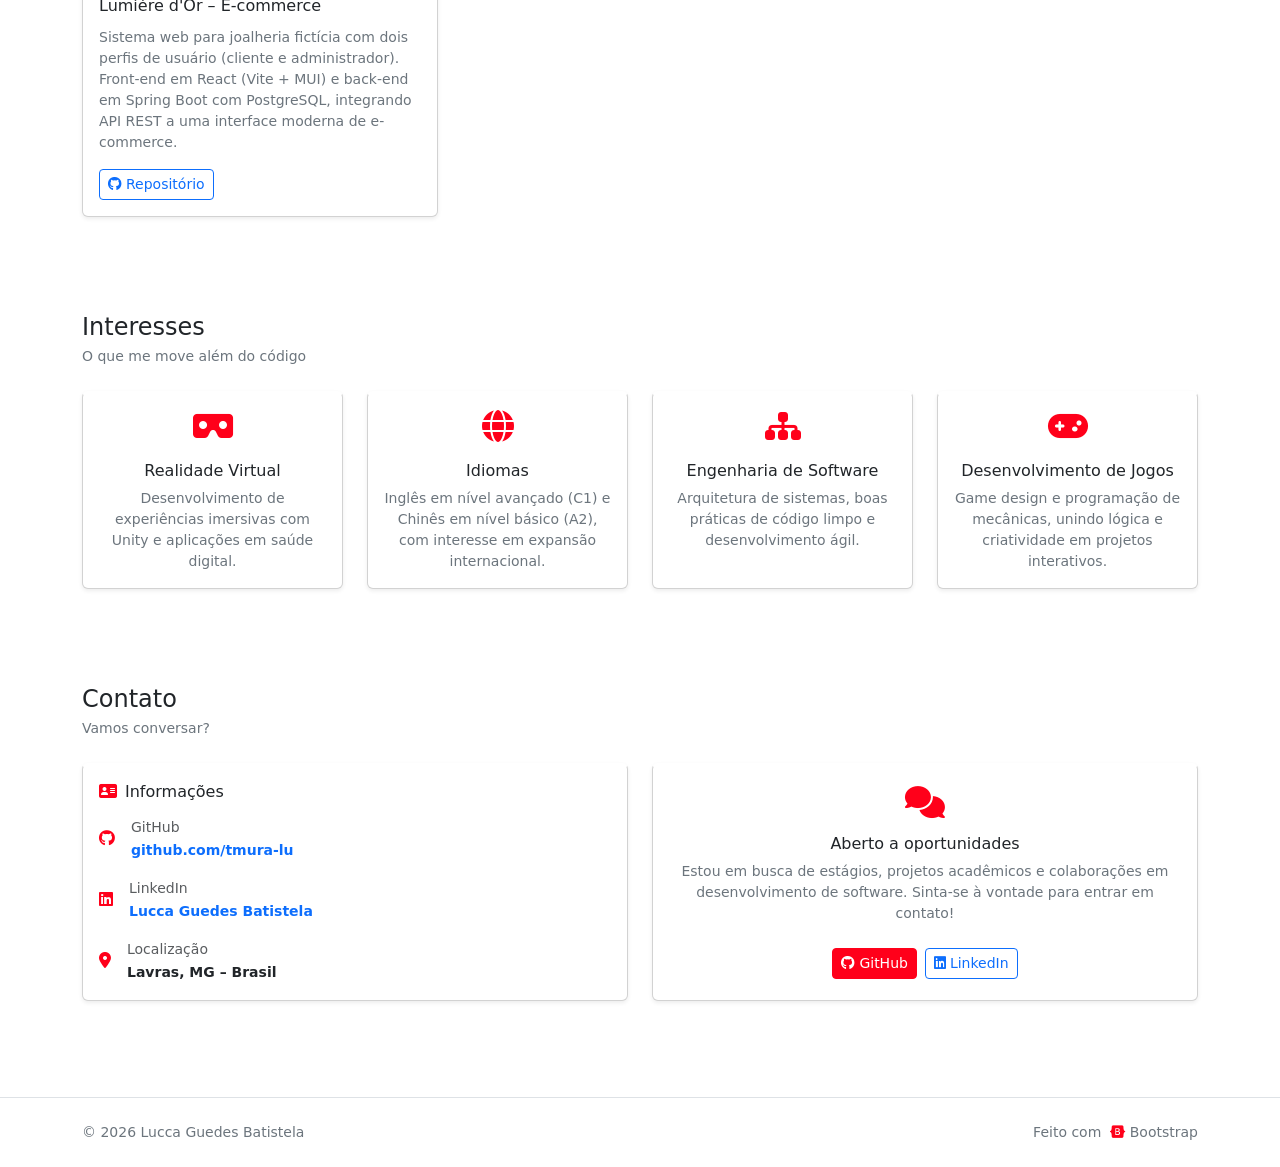
==== commit 4b974e86: "feature: melhoria do js do tailwind, e organização dos html" ====
--- a/bootstrap/index.html
+++ b/bootstrap/index.html
@@ -320,11 +320,7 @@
                     implementação de scripts para objetos dinâmicos, aplicando
                     conceitos de IHC e design de interfaces com Unity e C#.
                   </p>
-                  <div class="mt-auto d-flex gap-2">
-                    <span class="badge text-bg-secondary align-self-center">
-                      <i class="fa-solid fa-lock me-1"></i>Privado
-                    </span>
-                  </div>
+                  <div class="mt-auto d-flex gap-2"></div>
                 </div>
               </div>
             </div>
@@ -611,8 +607,8 @@
         >
         <small class="text-secondary"
           >Feito com
-          <i class="fa-brands fa-bootstrap text-primary mx-1"></i>Bootstrap ·
-          UFLA GAC116</small
+          <i class="fa-brands fa-bootstrap text-primary mx-1"></i
+          >Bootstrap</small
         >
       </div>
     </footer>
